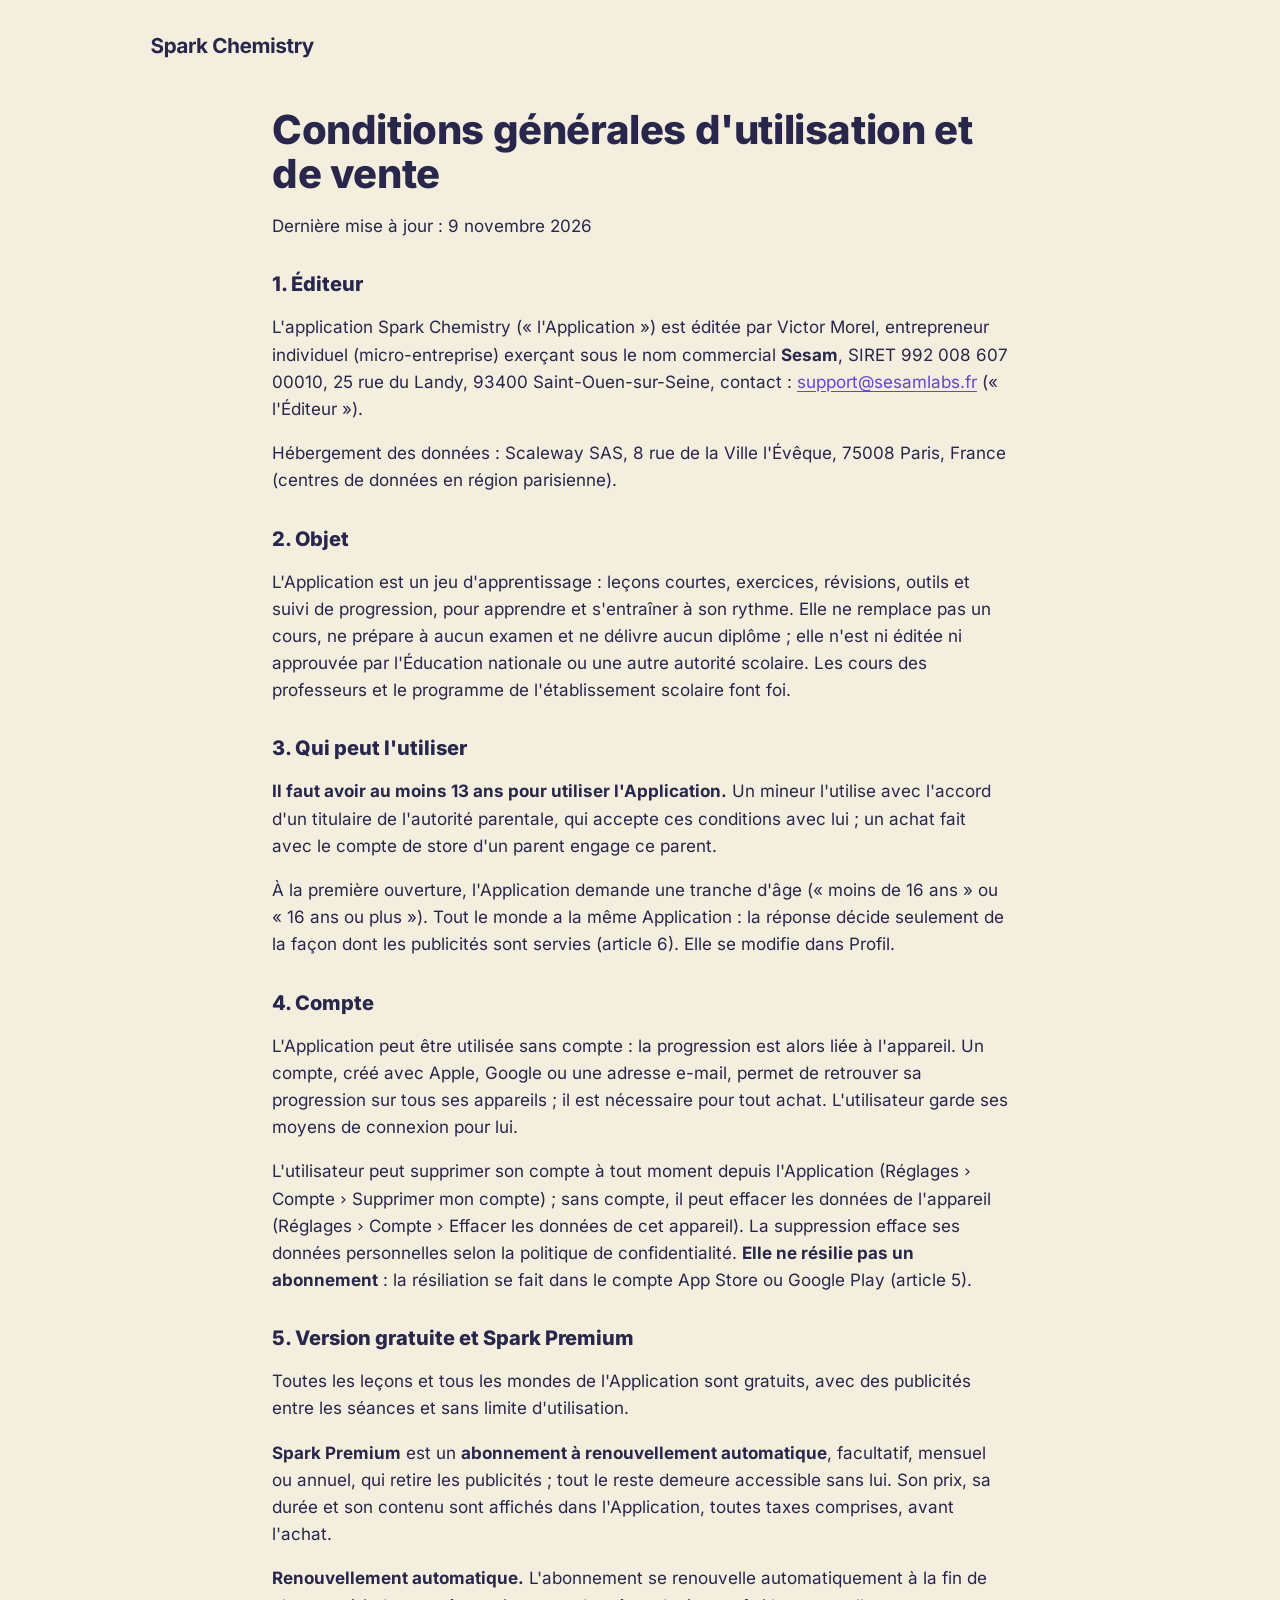
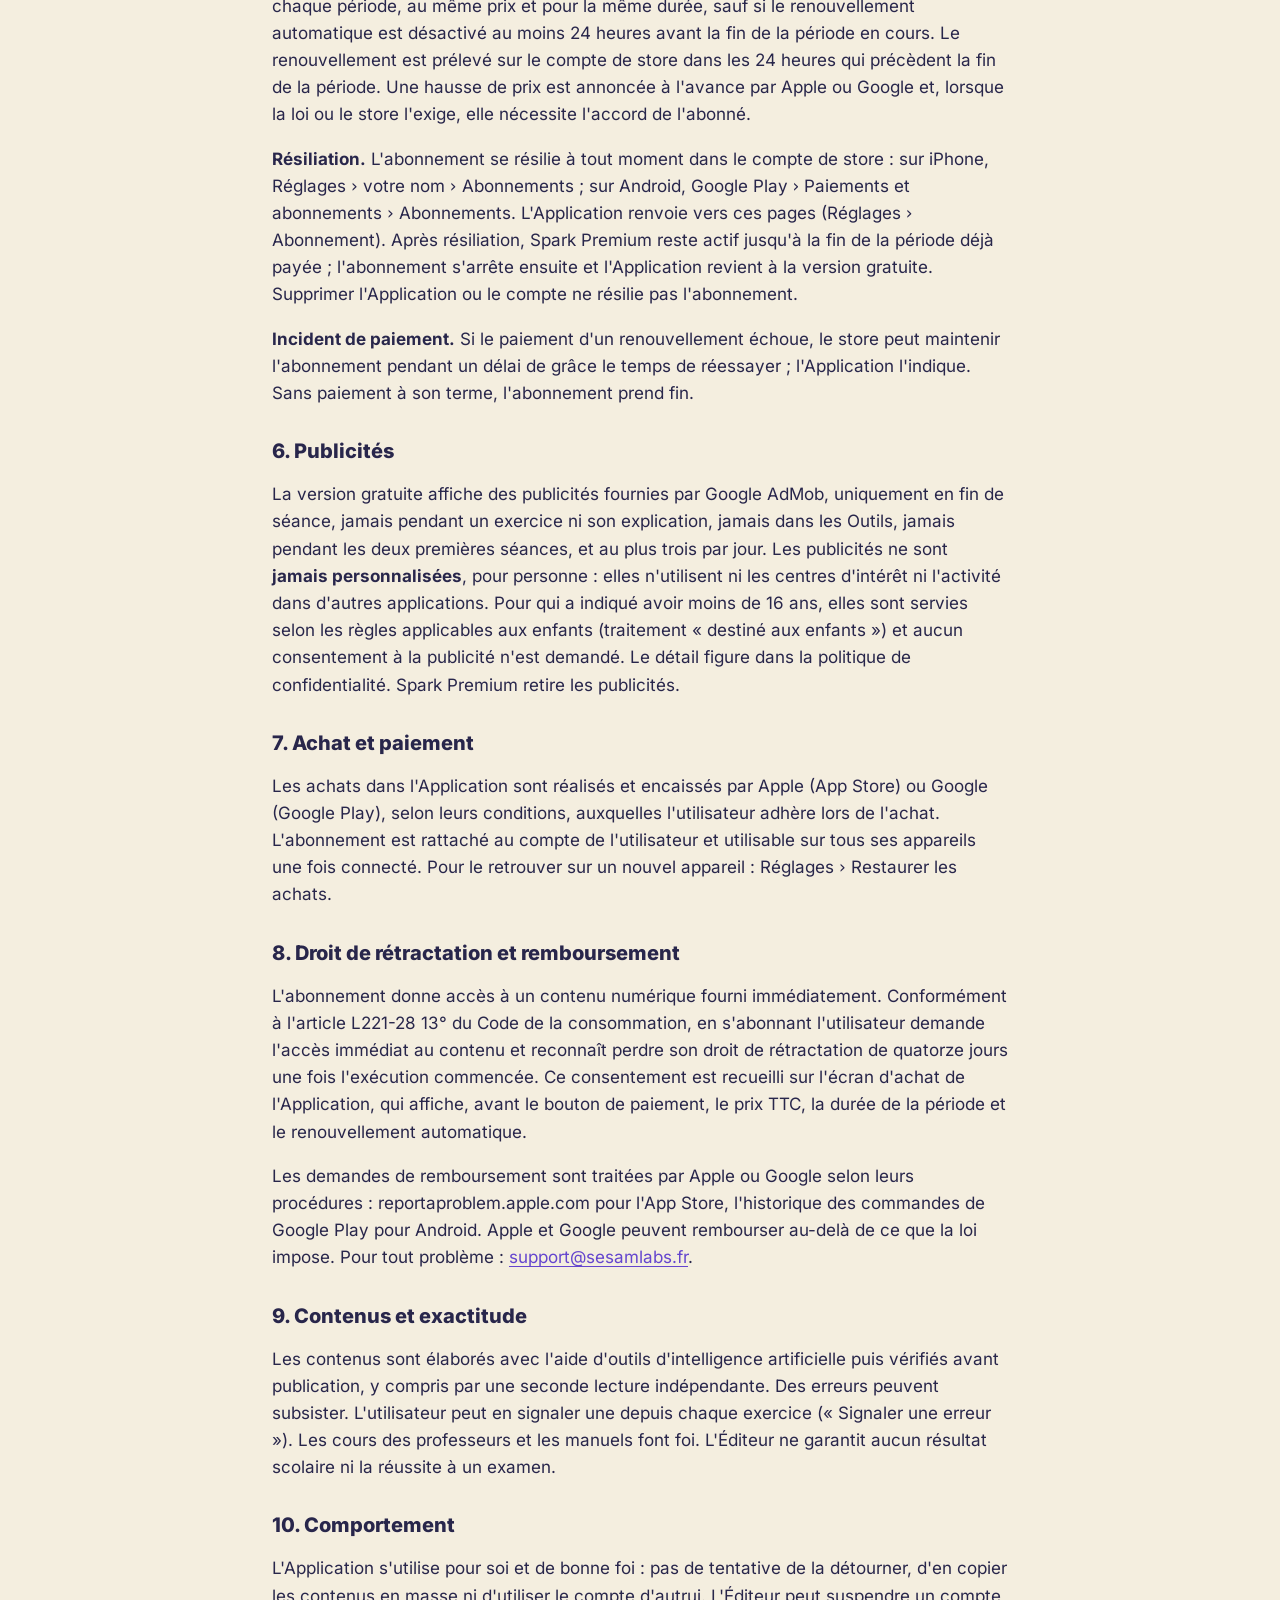
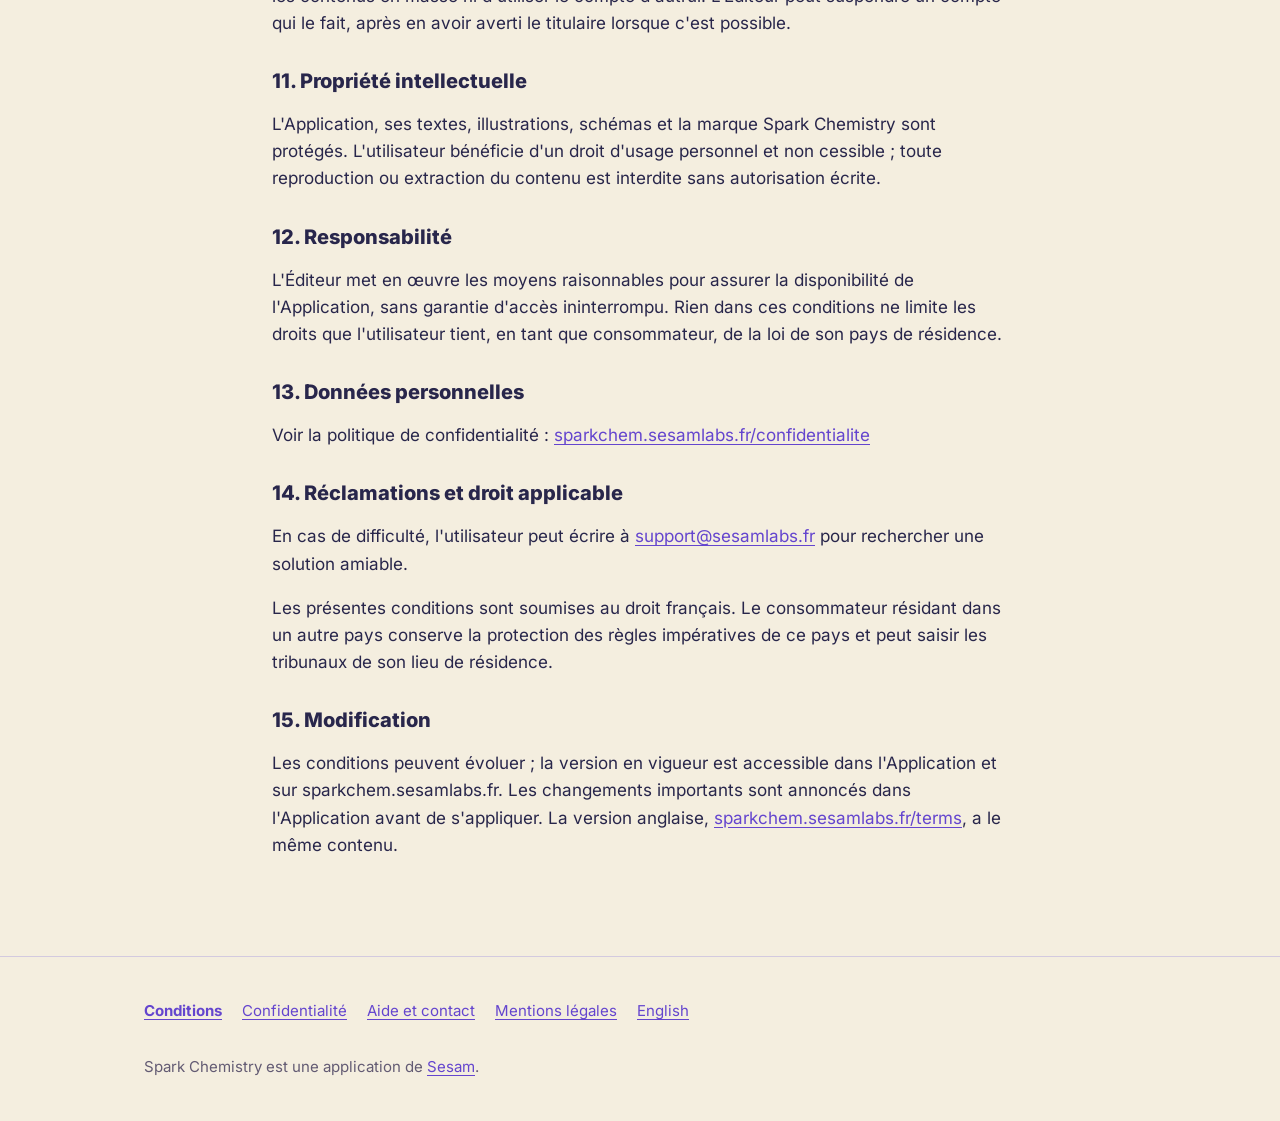
==== cgu/index.html @ 483b9ddb "Publish b6dfce17ab59" ====
<!DOCTYPE html>
<!-- Generated by scripts/site/build.ts sparkchem from docs/legal/templates/mastery/cgu.fr.md. Edit the template or sites/sparkchem/site.json, not this file. -->
<html lang="fr">
<head>
  <meta charset="utf-8">
  <meta name="viewport" content="width=device-width, initial-scale=1">
  <title>Conditions générales d'utilisation — Spark Chemistry</title>
  <meta name="description" content="Conditions générales d'utilisation et de vente de Spark Chemistry.">
  <link rel="canonical" href="https://sparkchem.sesamlabs.fr/cgu/">
  <link rel="alternate" hreflang="fr" href="https://sparkchem.sesamlabs.fr/cgu/">
  <link rel="alternate" hreflang="en" href="https://sparkchem.sesamlabs.fr/terms/">
  <meta property="og:type" content="website">
  <meta property="og:site_name" content="Spark Chemistry">
  <meta property="og:locale" content="fr_FR">
  <meta property="og:title" content="Conditions générales d'utilisation et de vente — Spark Chemistry">
  <meta property="og:description" content="Conditions générales d'utilisation et de vente de Spark Chemistry.">
  <meta property="og:url" content="https://sparkchem.sesamlabs.fr/cgu/">
  <meta property="og:image" content="https://sparkchem.sesamlabs.fr/assets/og.png">
  <meta property="og:image:width" content="1200">
  <meta property="og:image:height" content="630">
  <meta property="og:image:alt" content="Conditions générales d'utilisation et de vente de Spark Chemistry.">
  <meta name="twitter:card" content="summary_large_image">
  <meta name="theme-color" media="(prefers-color-scheme: light)" content="#F4EEDF">
  <meta name="theme-color" media="(prefers-color-scheme: dark)" content="#191729">
  <link rel="icon" href="/assets/favicon-32.png" type="image/png" sizes="32x32">
  <link rel="apple-touch-icon" href="/assets/apple-touch-icon.png">
  <link rel="stylesheet" href="/styles.css">
</head>
<body>
  <a class="skip-link" href="#main">Aller au contenu</a>
  <header class="site-header">
    <div class="wrap">
      <a class="brand" href="/fr/" aria-label="Spark Chemistry, accueil">
        <picture>
          <source srcset="/assets/wordmark-dark.svg" media="(prefers-color-scheme: dark)">
          <img src="/assets/wordmark.svg" alt="" width="194" height="40">
        </picture>
      </a>
    </div>
  </header>
  <main id="main" class="wrap legal">
    <h1>Conditions générales d'utilisation et de vente</h1>
    <p>Dernière mise à jour : 9 novembre 2026</p>
    <h2>1. Éditeur</h2>
    <p>L'application Spark Chemistry (« l'Application ») est éditée par Victor Morel, entrepreneur individuel (micro-entreprise) exerçant sous le nom commercial <strong>Sesam</strong>, SIRET 992 008 607 00010, 25 rue du Landy, 93400 Saint-Ouen-sur-Seine, contact : <a href="mailto:support@sesamlabs.fr">support@sesamlabs.fr</a> (« l'Éditeur »).</p>
    <p>Hébergement des données : Scaleway SAS, 8 rue de la Ville l'Évêque, 75008 Paris, France (centres de données en région parisienne).</p>
    <h2>2. Objet</h2>
    <p>L'Application est un jeu d'apprentissage : leçons courtes, exercices, révisions, outils et suivi de progression, pour apprendre et s'entraîner à son rythme. Elle ne remplace pas un cours, ne prépare à aucun examen et ne délivre aucun diplôme ; elle n'est ni éditée ni approuvée par l'Éducation nationale ou une autre autorité scolaire. Les cours des professeurs et le programme de l'établissement scolaire font foi.</p>
    <h2>3. Qui peut l'utiliser</h2>
    <p><strong>Il faut avoir au moins 13 ans pour utiliser l'Application.</strong> Un mineur l'utilise avec l'accord d'un titulaire de l'autorité parentale, qui accepte ces conditions avec lui ; un achat fait avec le compte de store d'un parent engage ce parent.</p>
    <p>À la première ouverture, l'Application demande une tranche d'âge (« moins de 16 ans » ou « 16 ans ou plus »). Tout le monde a la même Application : la réponse décide seulement de la façon dont les publicités sont servies (article 6). Elle se modifie dans Profil.</p>
    <h2>4. Compte</h2>
    <p>L'Application peut être utilisée sans compte : la progression est alors liée à l'appareil. Un compte, créé avec Apple, Google ou une adresse e-mail, permet de retrouver sa progression sur tous ses appareils ; il est nécessaire pour tout achat. L'utilisateur garde ses moyens de connexion pour lui.</p>
    <p>L'utilisateur peut supprimer son compte à tout moment depuis l'Application (Réglages › Compte › Supprimer mon compte) ; sans compte, il peut effacer les données de l'appareil (Réglages › Compte › Effacer les données de cet appareil). La suppression efface ses données personnelles selon la politique de confidentialité. <strong>Elle ne résilie pas un abonnement</strong> : la résiliation se fait dans le compte App Store ou Google Play (article 5).</p>
    <h2>5. Version gratuite et Spark Premium</h2>
    <p>Toutes les leçons et tous les mondes de l'Application sont gratuits, avec des publicités entre les séances et sans limite d'utilisation.</p>
    <p><strong>Spark Premium</strong> est un <strong>abonnement à renouvellement automatique</strong>, facultatif, mensuel ou annuel, qui retire les publicités ; tout le reste demeure accessible sans lui. Son prix, sa durée et son contenu sont affichés dans l'Application, toutes taxes comprises, avant l'achat.</p>
    <p><strong>Renouvellement automatique.</strong> L'abonnement se renouvelle automatiquement à la fin de chaque période, au même prix et pour la même durée, sauf si le renouvellement automatique est désactivé au moins 24 heures avant la fin de la période en cours. Le renouvellement est prélevé sur le compte de store dans les 24 heures qui précèdent la fin de la période. Une hausse de prix est annoncée à l'avance par Apple ou Google et, lorsque la loi ou le store l'exige, elle nécessite l'accord de l'abonné.</p>
    <p><strong>Résiliation.</strong> L'abonnement se résilie à tout moment dans le compte de store : sur iPhone, Réglages › votre nom › Abonnements ; sur Android, Google Play › Paiements et abonnements › Abonnements. L'Application renvoie vers ces pages (Réglages › Abonnement). Après résiliation, Spark Premium reste actif jusqu'à la fin de la période déjà payée ; l'abonnement s'arrête ensuite et l'Application revient à la version gratuite. Supprimer l'Application ou le compte ne résilie pas l'abonnement.</p>
    <p><strong>Incident de paiement.</strong> Si le paiement d'un renouvellement échoue, le store peut maintenir l'abonnement pendant un délai de grâce le temps de réessayer ; l'Application l'indique. Sans paiement à son terme, l'abonnement prend fin.</p>
    <h2>6. Publicités</h2>
    <p>La version gratuite affiche des publicités fournies par Google AdMob, uniquement en fin de séance, jamais pendant un exercice ni son explication, jamais dans les Outils, jamais pendant les deux premières séances, et au plus trois par jour. Les publicités ne sont <strong>jamais personnalisées</strong>, pour personne : elles n'utilisent ni les centres d'intérêt ni l'activité dans d'autres applications. Pour qui a indiqué avoir moins de 16 ans, elles sont servies selon les règles applicables aux enfants (traitement « destiné aux enfants ») et aucun consentement à la publicité n'est demandé. Le détail figure dans la politique de confidentialité. Spark Premium retire les publicités.</p>
    <h2>7. Achat et paiement</h2>
    <p>Les achats dans l'Application sont réalisés et encaissés par Apple (App Store) ou Google (Google Play), selon leurs conditions, auxquelles l'utilisateur adhère lors de l'achat. L'abonnement est rattaché au compte de l'utilisateur et utilisable sur tous ses appareils une fois connecté. Pour le retrouver sur un nouvel appareil : Réglages › Restaurer les achats.</p>
    <h2>8. Droit de rétractation et remboursement</h2>
    <p>L'abonnement donne accès à un contenu numérique fourni immédiatement. Conformément à l'article L221-28 13° du Code de la consommation, en s'abonnant l'utilisateur demande l'accès immédiat au contenu et reconnaît perdre son droit de rétractation de quatorze jours une fois l'exécution commencée. Ce consentement est recueilli sur l'écran d'achat de l'Application, qui affiche, avant le bouton de paiement, le prix TTC, la durée de la période et le renouvellement automatique.</p>
    <p>Les demandes de remboursement sont traitées par Apple ou Google selon leurs procédures : reportaproblem.apple.com pour l'App Store, l'historique des commandes de Google Play pour Android. Apple et Google peuvent rembourser au-delà de ce que la loi impose. Pour tout problème : <a href="mailto:support@sesamlabs.fr">support@sesamlabs.fr</a>.</p>
    <h2>9. Contenus et exactitude</h2>
    <p>Les contenus sont élaborés avec l'aide d'outils d'intelligence artificielle puis vérifiés avant publication, y compris par une seconde lecture indépendante. Des erreurs peuvent subsister. L'utilisateur peut en signaler une depuis chaque exercice (« Signaler une erreur »). Les cours des professeurs et les manuels font foi. L'Éditeur ne garantit aucun résultat scolaire ni la réussite à un examen.</p>
    <h2>10. Comportement</h2>
    <p>L'Application s'utilise pour soi et de bonne foi : pas de tentative de la détourner, d'en copier les contenus en masse ni d'utiliser le compte d'autrui. L'Éditeur peut suspendre un compte qui le fait, après en avoir averti le titulaire lorsque c'est possible.</p>
    <h2>11. Propriété intellectuelle</h2>
    <p>L'Application, ses textes, illustrations, schémas et la marque Spark Chemistry sont protégés. L'utilisateur bénéficie d'un droit d'usage personnel et non cessible ; toute reproduction ou extraction du contenu est interdite sans autorisation écrite.</p>
    <h2>12. Responsabilité</h2>
    <p>L'Éditeur met en œuvre les moyens raisonnables pour assurer la disponibilité de l'Application, sans garantie d'accès ininterrompu. Rien dans ces conditions ne limite les droits que l'utilisateur tient, en tant que consommateur, de la loi de son pays de résidence.</p>
    <h2>13. Données personnelles</h2>
    <p>Voir la politique de confidentialité : <a href="/confidentialite/">sparkchem.sesamlabs.fr/confidentialite</a></p>
    <h2>14. Réclamations et droit applicable</h2>
    <p>En cas de difficulté, l'utilisateur peut écrire à <a href="mailto:support@sesamlabs.fr">support@sesamlabs.fr</a> pour rechercher une solution amiable.</p>
    <p>Les présentes conditions sont soumises au droit français. Le consommateur résidant dans un autre pays conserve la protection des règles impératives de ce pays et peut saisir les tribunaux de son lieu de résidence.</p>
    <h2>15. Modification</h2>
    <p>Les conditions peuvent évoluer ; la version en vigueur est accessible dans l'Application et sur sparkchem.sesamlabs.fr. Les changements importants sont annoncés dans l'Application avant de s'appliquer. La version anglaise, <a href="/terms/">sparkchem.sesamlabs.fr/terms</a>, a le même contenu.</p>
  </main>
  <footer class="site-footer">
    <div class="wrap">
      <nav aria-label="Informations">
        <ul>
          <li><a href="/cgu/" aria-current="page">Conditions</a></li>
          <li><a href="/confidentialite/">Confidentialité</a></li>
          <li><a href="/fr/support/">Aide et contact</a></li>
          <li><a href="/fr/support/#mentions-legales">Mentions légales</a></li>
          <li><a href="/terms/" hreflang="en" lang="en">English</a></li>
        </ul>
      </nav>
      <p>Spark Chemistry est une application de <a href="https://sesamlabs.fr/">Sesam</a>.</p>
    </div>
  </footer>
</body>
</html>
---- styles.css ----
/* Spark Chemistry product site. Colours, font and radii come from tokens.css (generated from the brand pack). */
@import url("tokens.css");

*, *::before, *::after { box-sizing: border-box; }
html { -webkit-text-size-adjust: 100%; }
body {
  margin: 0;
  background: var(--sparkchem-background);
  color: var(--sparkchem-text);
  font-family: var(--sparkchem-font);
  font-size: 1.0625rem;
  line-height: 1.6;
}
img { max-width: 100%; height: auto; }
a { color: var(--sparkchem-primary); text-underline-offset: 0.18em; }
a:hover { color: var(--sparkchem-primary-pressed); }
:focus-visible { outline: 3px solid var(--sparkchem-focus); outline-offset: 2px; border-radius: 4px; }

.wrap { width: min(100% - 2rem, 62rem); margin-inline: auto; }
.skip-link { position: absolute; left: -999px; top: 0.5rem; padding: 0.5rem 1rem; background: var(--sparkchem-surface); border-radius: var(--sparkchem-radius-control); }
.skip-link:focus { left: 1rem; }

.site-header { padding-block: 1.25rem; }
.brand { display: inline-flex; min-height: var(--sparkchem-touch-target); align-items: center; }
.brand img { display: block; }

.hero { padding-block: 2rem 3rem; }
.hero-grid { display: grid; gap: 2rem; align-items: center; }
@media (min-width: 46rem) { .hero-grid { grid-template-columns: 1.4fr 1fr; } }
.hero-art { justify-self: center; }
.eyebrow { margin: 0 0 0.5rem; color: var(--sparkchem-text-secondary); font-size: 0.8125rem; font-weight: 700; letter-spacing: 0.06em; text-transform: uppercase; }
h1 { margin: 0 0 1rem; font-size: clamp(2rem, 1.2rem + 3.2vw, 3.25rem); line-height: 1.1; font-weight: 800; letter-spacing: -0.01em; }
.lede { margin: 0 0 1.25rem; font-size: 1.1875rem; color: var(--sparkchem-text-secondary); max-width: 34rem; }
.availability {
  display: inline-block; margin: 0; padding: 0.625rem 1rem;
  background: var(--sparkchem-surface); border: 1px solid var(--sparkchem-border); border-radius: 999px;
  font-weight: 600;
}

.section { padding-block: 1.5rem; }
h2 { margin: 0 0 1rem; font-size: 1.5rem; line-height: 1.25; font-weight: 800; }
h3 { margin: 1.5rem 0 0.25rem; font-size: 1.0625rem; font-weight: 700; }
.features { list-style: none; margin: 0; padding: 0; display: grid; gap: 0.75rem; }
@media (min-width: 46rem) { .features { grid-template-columns: 1fr 1fr; } }
.features li, .card {
  padding: 1rem 1.25rem; background: var(--sparkchem-surface);
  border: 1px solid var(--sparkchem-border); border-radius: var(--sparkchem-radius-card);
}
.features strong { display: block; }
.offer p { margin: 0 0 0.5rem; }
.offer .price { margin: 0; font-size: 1.25rem; }

.legal { padding-block: 1rem 3rem; max-width: 46rem; }
.legal h1 { font-size: clamp(1.75rem, 1.3rem + 1.8vw, 2.5rem); }
.legal h2 { margin-top: 2rem; font-size: 1.25rem; }
.table-wrap { overflow-x: auto; margin-block: 1rem; border: 1px solid var(--sparkchem-border); border-radius: var(--sparkchem-radius-card); background: var(--sparkchem-surface); }
table { border-collapse: collapse; width: 100%; font-size: 0.9375rem; }
th, td { padding: 0.625rem 0.75rem; text-align: left; vertical-align: top; border-bottom: 1px solid var(--sparkchem-border); }
th { background: var(--sparkchem-surface-subtle); }
tbody tr:last-child td { border-bottom: 0; }
.placeholder { background: var(--sparkchem-warning-surface); color: var(--sparkchem-warning); border-radius: 4px; padding-inline: 0.2em; }
.draft { padding: 0.75rem 1rem; border-radius: var(--sparkchem-radius-control); font-weight: 600; }

.button {
  display: inline-flex; align-items: center; min-height: var(--sparkchem-touch-target); padding-inline: 1.25rem;
  background: var(--sparkchem-primary); color: var(--sparkchem-on-primary); border-radius: var(--sparkchem-radius-control);
  font-weight: 700; text-decoration: none;
}
.button:hover { background: var(--sparkchem-primary-pressed); color: var(--sparkchem-on-primary); }

.site-footer { margin-top: 2rem; padding-block: 2rem; border-top: 1px solid var(--sparkchem-border); color: var(--sparkchem-text-secondary); font-size: 0.9375rem; }
.site-footer ul { list-style: none; margin: 0 0 0.75rem; padding: 0; display: flex; flex-wrap: wrap; gap: 0.25rem 1.25rem; }
.site-footer a { display: inline-block; min-height: 2.75rem; line-height: 2.75rem; }
.site-footer p { margin: 0; }
[aria-current="page"] { font-weight: 700; }

/* The placeholder pack has no wordmark (spec 35 §4): the header sets the name in type until the brand pipeline runs. */
.brand { text-decoration: none; color: var(--sparkchem-text); }
.brand-text { font-size: 1.375rem; font-weight: 800; letter-spacing: -0.01em; }
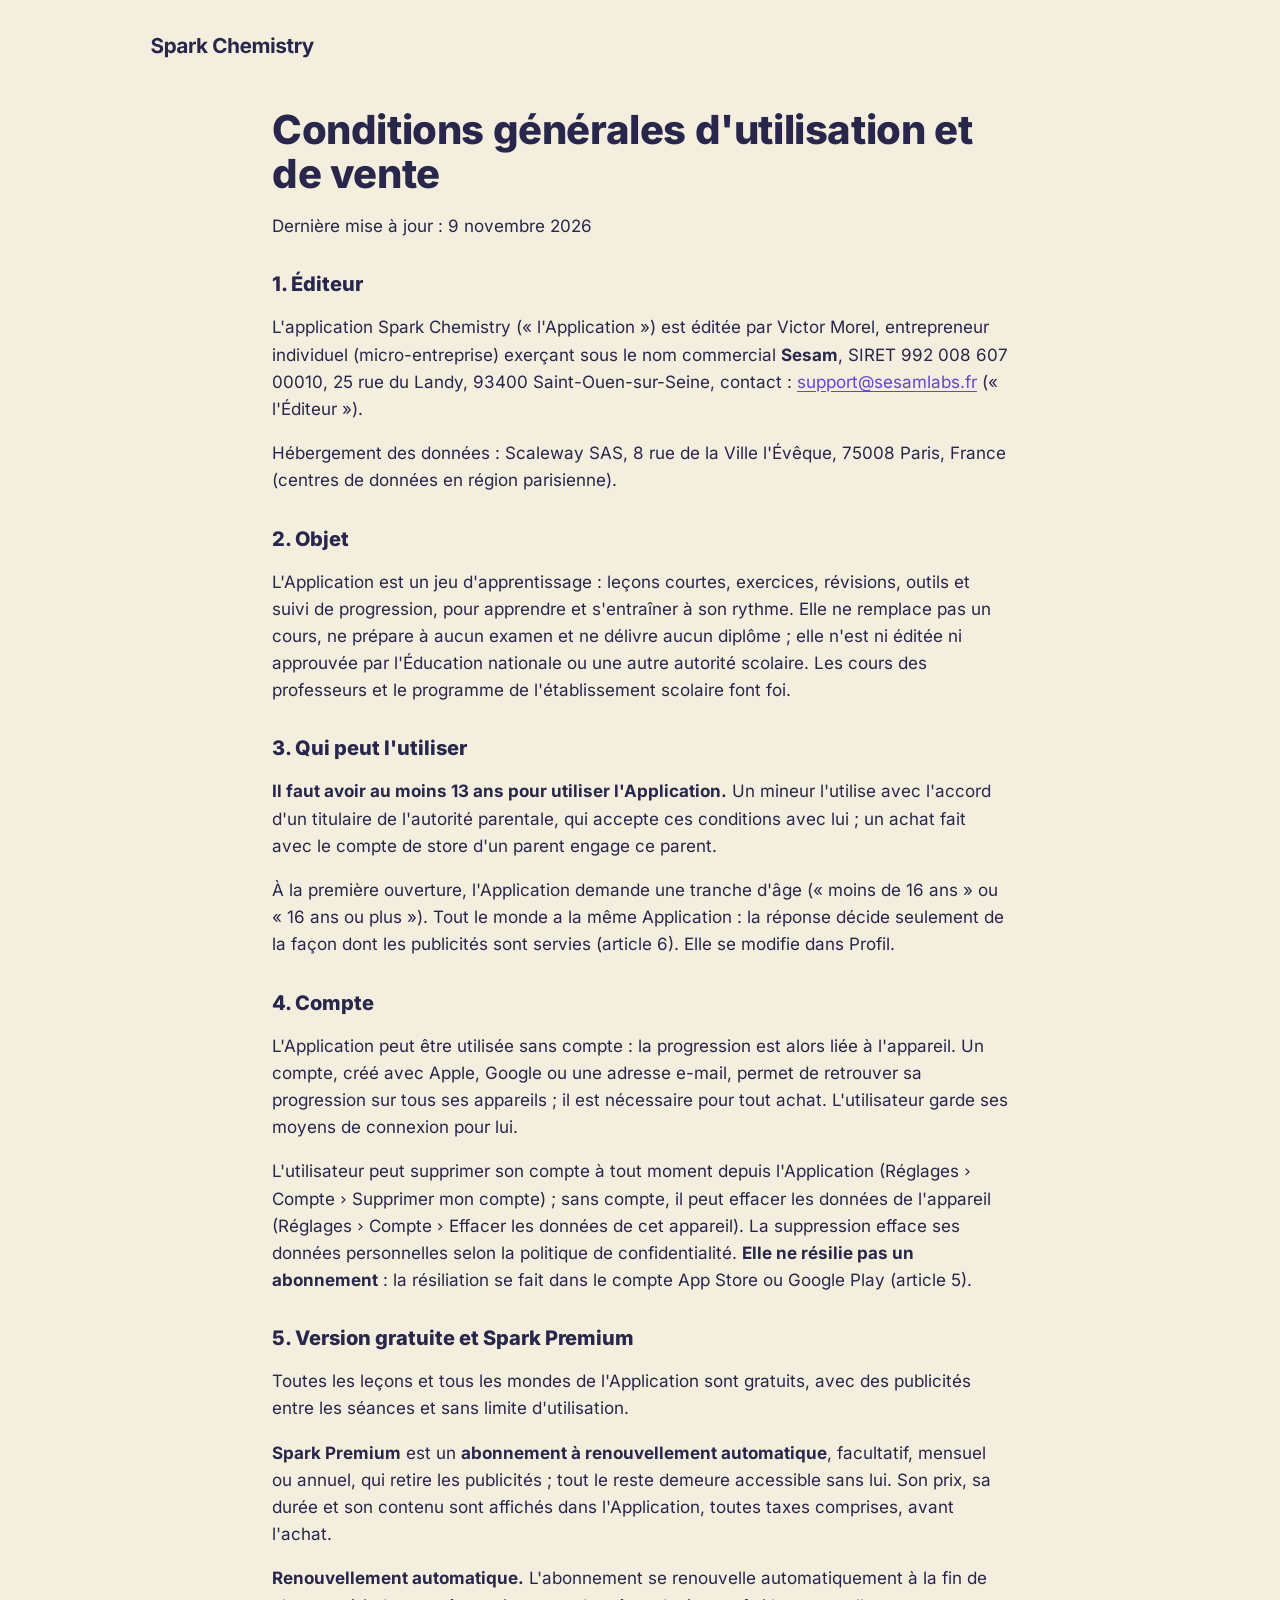
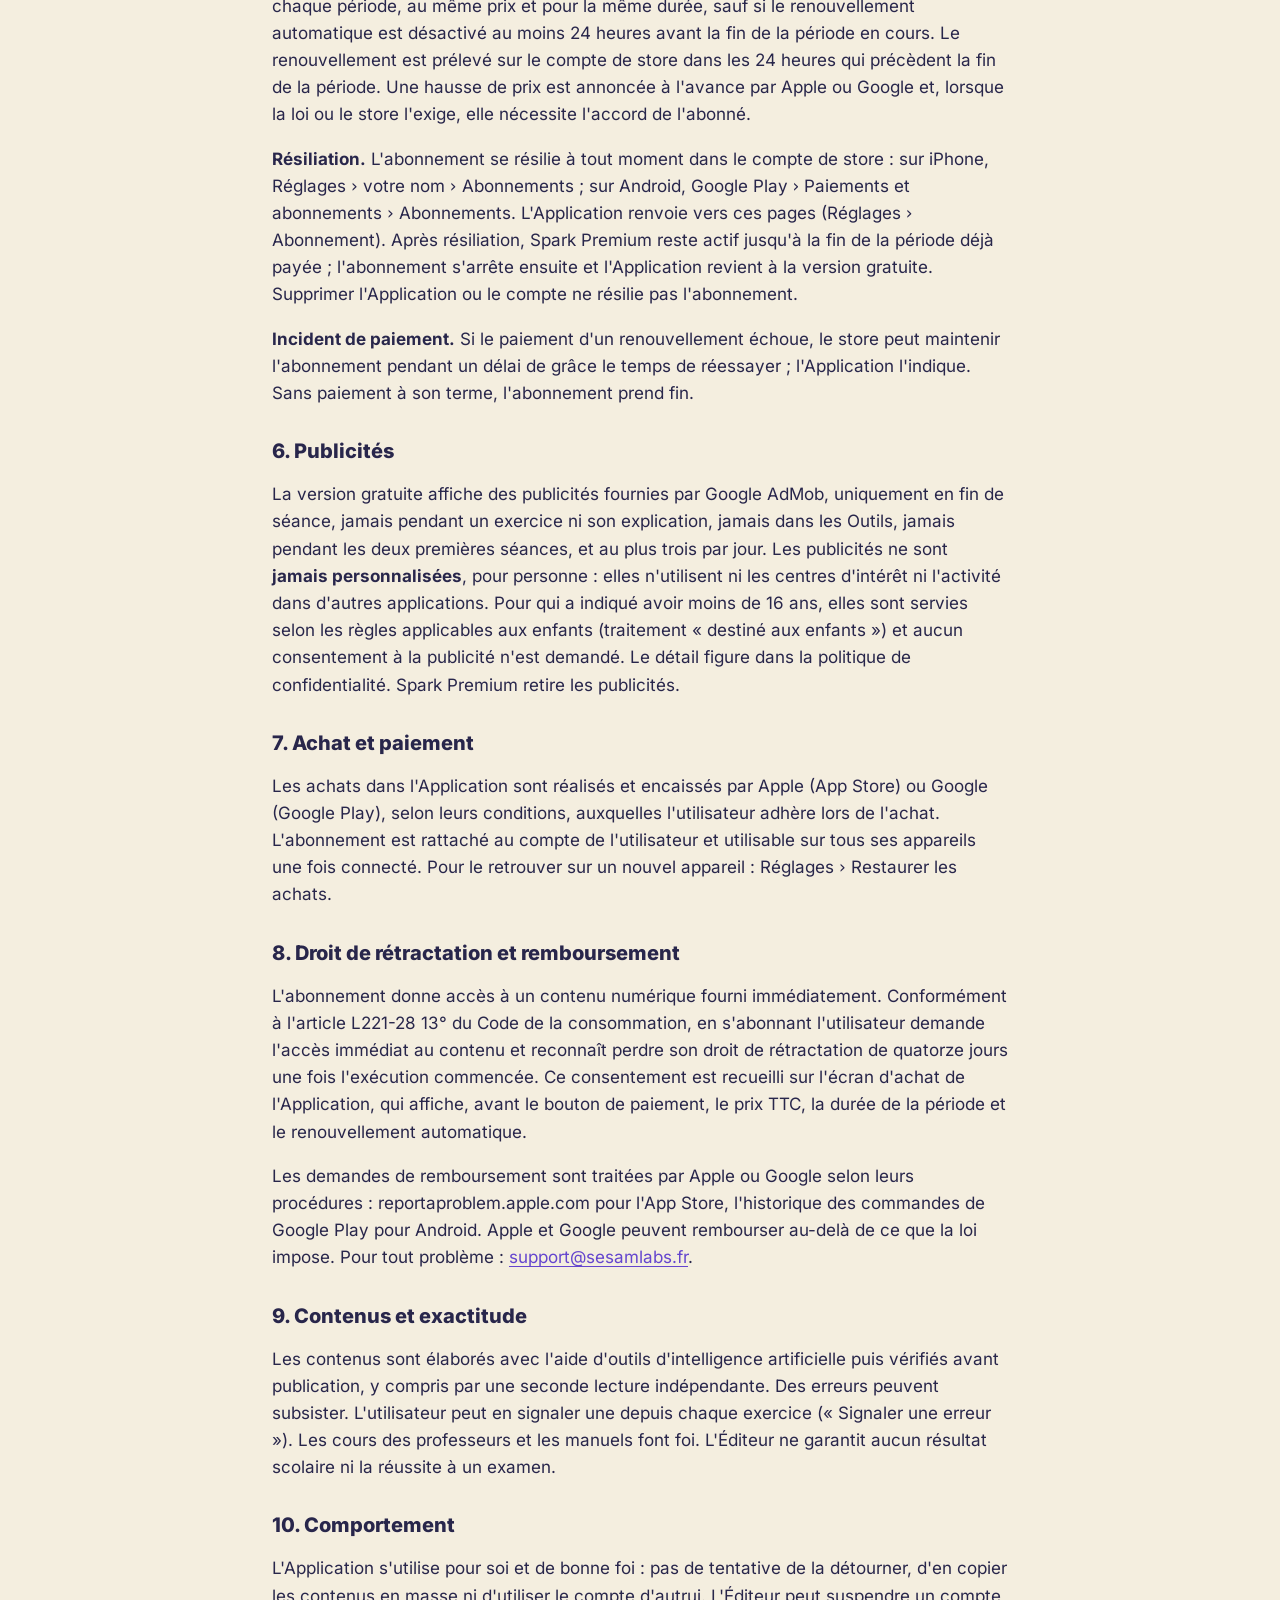
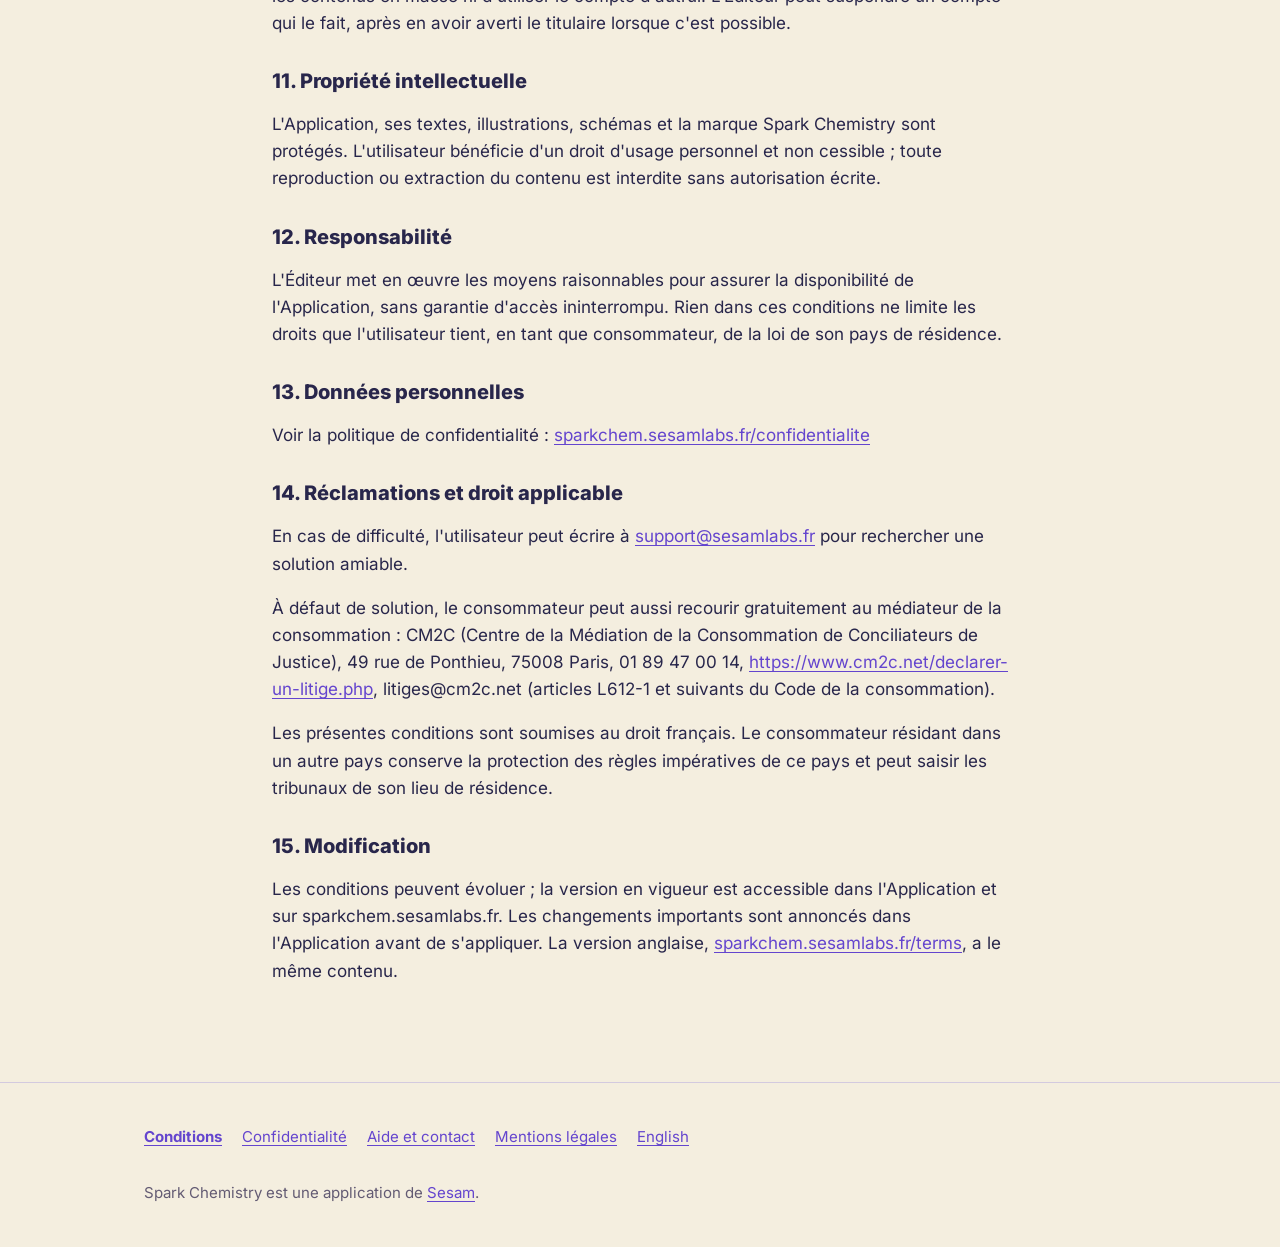
==== commit c750d0b3: "Publish f03698fe31d5" ====
--- a/cgu/index.html
+++ b/cgu/index.html
@@ -77,6 +77,7 @@
     <p>Voir la politique de confidentialité : <a href="/confidentialite/">sparkchem.sesamlabs.fr/confidentialite</a></p>
     <h2>14. Réclamations et droit applicable</h2>
     <p>En cas de difficulté, l'utilisateur peut écrire à <a href="mailto:support@sesamlabs.fr">support@sesamlabs.fr</a> pour rechercher une solution amiable.</p>
+    <p>À défaut de solution, le consommateur peut aussi recourir gratuitement au médiateur de la consommation : CM2C (Centre de la Médiation de la Consommation de Conciliateurs de Justice), 49 rue de Ponthieu, 75008 Paris, 01 89 47 00 14, <a href="https://www.cm2c.net/declarer-un-litige.php">https://www.cm2c.net/declarer-un-litige.php</a>, litiges@cm2c.net (articles L612-1 et suivants du Code de la consommation).</p>
     <p>Les présentes conditions sont soumises au droit français. Le consommateur résidant dans un autre pays conserve la protection des règles impératives de ce pays et peut saisir les tribunaux de son lieu de résidence.</p>
     <h2>15. Modification</h2>
     <p>Les conditions peuvent évoluer ; la version en vigueur est accessible dans l'Application et sur sparkchem.sesamlabs.fr. Les changements importants sont annoncés dans l'Application avant de s'appliquer. La version anglaise, <a href="/terms/">sparkchem.sesamlabs.fr/terms</a>, a le même contenu.</p>
